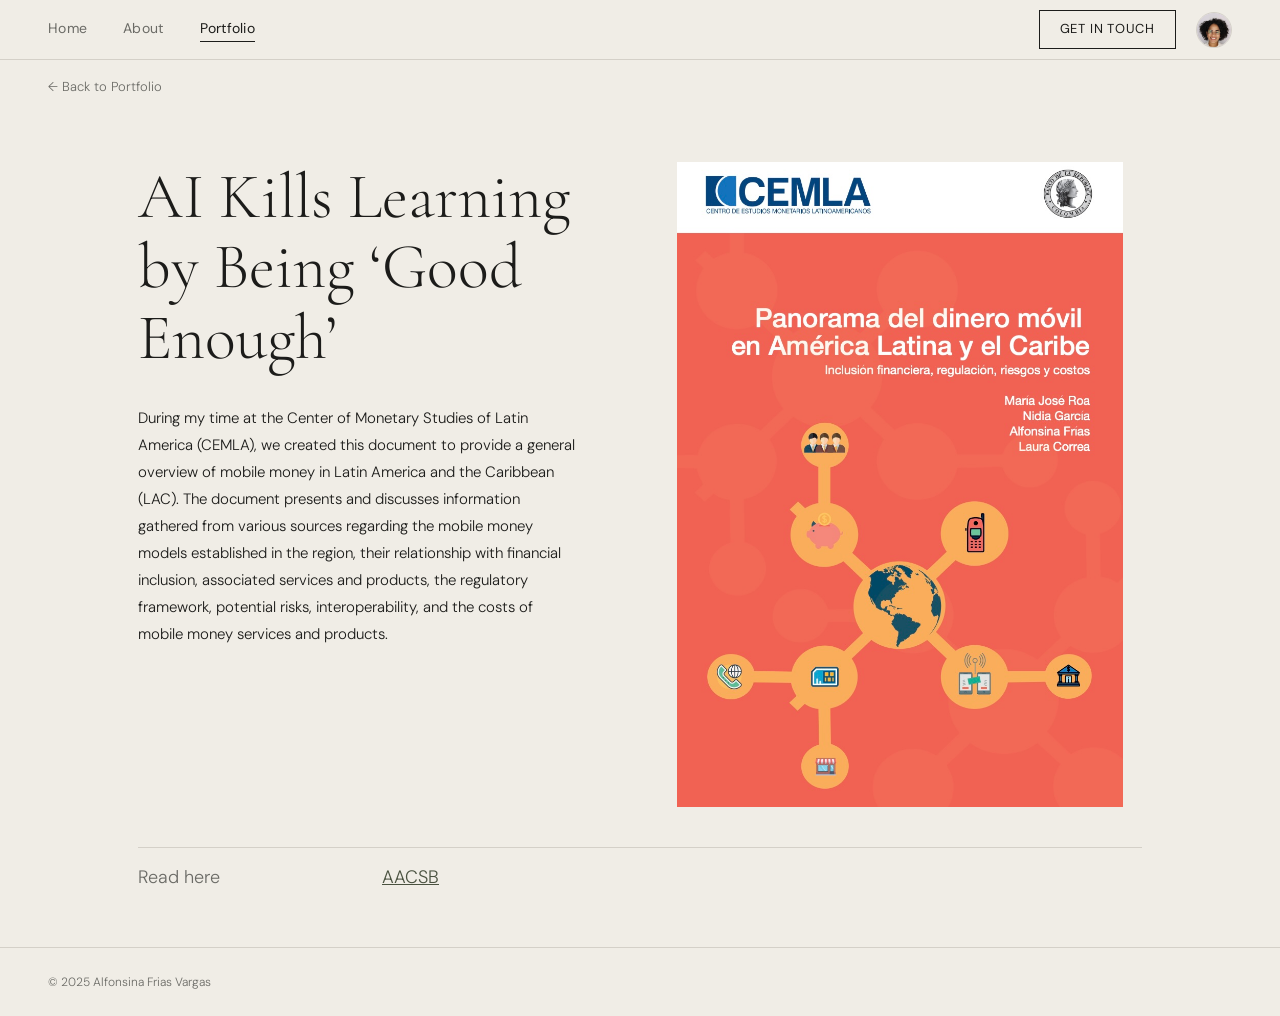
==== AACSB.html @ 35a62307 "Create AACSB.html" ====
<!DOCTYPE html>
<html lang="en">
<head>
  <meta charset="UTF-8">
  <meta name="viewport" content="width=device-width, initial-scale=1.0">
  <title>AI Kills Learning by Being ‘Good Enough’ — Ashish Bhatia, Alfonsina Frias Vargas</title>
  <link rel="stylesheet" href="style.css">
</head>
<body>
<nav>
  <div class="nav-links">
    <a href="index.html">Home</a>
    <a href="about.html">About</a>
    <a href="portfolio.html" class="active">Portfolio</a>
  </div>
  <div class="nav-right">
    <a href="index.html#contact" class="btn-outline">Get in Touch</a>
    <img src="images/Headshot1.jpg" alt="Alfonsina" class="avatar" onerror="this.style.display='none'">
  </div>
</nav>

<div class="breadcrumb">
  <a href="portfolio.html">← Back to Portfolio</a>
</div>

<main>
  <div class="project-detail">
    <div class="project-detail-hero">
      <div class="project-detail-text">
        <h1>AI Kills Learning by Being ‘Good Enough’</h1>
        <p>During my time at the Center of Monetary Studies of Latin America (CEMLA), we created this document to provide a general overview of mobile money in Latin America and the Caribbean (LAC). The document presents and discusses information gathered from various sources regarding the mobile money models established in the region, their relationship with financial inclusion, associated services and products, the regulatory framework, potential risks, interoperability, and the costs of mobile money services and products.</p>
      </div>
      <img src="images/CEMLA.jpg" alt="AACSB" class="project-detail-img" style="object-fit: contain; background: var(--cream);">
    </div>

    <div class="project-links">
      <div class="project-link-row">
        <span class="project-link-label">Read here</span>
        <a href="https://www.aacsb.edu/insights/articles/2026/08/ai-kills-learning-by-being-good-enough" target="_blank">AACSB</a>
      </div>
    </div>

  </div>
</main>

<footer>
  <span>© 2025 Alfonsina Frias Vargas</span>
</footer>
</body>
</html>
---- style.css ----
@import url('https://fonts.googleapis.com/css2?family=Cormorant+Garamond:ital,wght@0,300;0,400;0,500;1,300;1,400&family=DM+Sans:wght@300;400;500&display=swap');

*, *::before, *::after { box-sizing: border-box; margin: 0; padding: 0; }

:root {
  --cream: #f0ede6;
  --cream-dark: #e6e2d8;
  --sage: #8a9178;
  --sage-dark: #4a5240;
  --text: #1c1c1a;
  --text-muted: #6b6b66;
  --border: #d4d0c8;
  --white: #faf9f6;
  --font-display: 'Cormorant Garamond', Georgia, serif;
  --font-body: 'DM Sans', sans-serif;
}

html { scroll-behavior: smooth; }

body {
  background: var(--cream);
  color: var(--text);
  font-family: var(--font-body);
  font-weight: 300;
  font-size: 16px;
  line-height: 1.7;
  min-height: 100vh;
}

/* ── NAV ── */
nav {
  position: sticky;
  top: 0;
  z-index: 100;
  background: var(--cream);
  border-bottom: 1px solid var(--border);
  display: flex;
  align-items: center;
  justify-content: space-between;
  padding: 0 48px;
  height: 60px;
}

.nav-links { display: flex; gap: 36px; }
.nav-links a, nav a {
  font-family: var(--font-body);
  font-size: 14px;
  font-weight: 400;
  color: var(--text-muted);
  text-decoration: none;
  letter-spacing: 0.02em;
  transition: color 0.2s;
}
.nav-links a:hover, nav a:hover { color: var(--text); }
.nav-links a.active { color: var(--text); border-bottom: 1px solid var(--text); }

.nav-right { display: flex; align-items: center; gap: 20px; }

.btn-outline {
  border: 1px solid var(--text);
  padding: 7px 20px;
  font-size: 13px;
  font-family: var(--font-body);
  font-weight: 400;
  letter-spacing: 0.06em;
  text-transform: uppercase;
  color: var(--text);
  background: transparent;
  text-decoration: none;
  transition: background 0.2s, color 0.2s;
  cursor: pointer;
  display: inline-block;
}
.btn-outline:hover { background: var(--text); color: var(--cream); }

.btn-solid {
  background: var(--sage-dark);
  color: var(--cream);
  padding: 12px 28px;
  font-size: 12px;
  font-family: var(--font-body);
  font-weight: 400;
  letter-spacing: 0.1em;
  text-transform: uppercase;
  text-decoration: none;
  display: inline-block;
  transition: background 0.2s;
}
.btn-solid:hover { background: var(--sage); }

.avatar {
  width: 36px; height: 36px;
  border-radius: 50%;
  object-fit: cover;
  border: 1.5px solid var(--border);
}

/* ── BREADCRUMB ── */
.breadcrumb {
  padding: 16px 48px;
  font-size: 13px;
  color: var(--text-muted);
}
.breadcrumb a { color: var(--text-muted); text-decoration: none; }
.breadcrumb a:hover { color: var(--text); }

/* ── HERO (HOME) ── */
.hero {
  padding: 64px 48px 48px;
  max-width: 1100px;
  margin: 0 auto;
}
.hero h1 {
  font-family: var(--font-display);
  font-size: clamp(52px, 7vw, 90px);
  font-weight: 300;
  line-height: 1.05;
  letter-spacing: -0.01em;
  margin-bottom: 40px;
}

.hero-images {
  display: grid;
  grid-template-columns: 1fr 1.8fr 1fr;
  gap: 12px;
  margin-bottom: 40px;
  height: 480px;
}
.hero-images img, .hero-images .img-placeholder {
  width: 100%;
  height: 100%;
  object-fit: cover;
}

.hero-bottom {
  display: flex;
  align-items: flex-start;
  justify-content: space-between;
  gap: 40px;
}
.hero-tagline {
  max-width: 340px;
  font-size: 15px;
  color: var(--text-muted);
  line-height: 1.6;
}
.hero-ctas { display: flex; gap: 12px; flex-shrink: 0; align-items: center; }

/* ── SECTION TITLE ── */
.section-title {
  font-family: var(--font-display);
  font-size: clamp(28px, 4vw, 42px);
  font-weight: 300;
  text-align: center;
  margin-bottom: 12px;
  letter-spacing: -0.01em;
}
.section-subtitle {
  text-align: center;
  color: var(--text-muted);
  font-size: 14px;
  max-width: 520px;
  margin: 0 auto 48px;
  line-height: 1.7;
}

/* ── SELECTED WORK GRID ── */
.work-section { padding: 72px 48px; max-width: 1100px; margin: 0 auto; }

.work-grid {
  display: grid;
  grid-template-columns: 1fr 1fr;
  gap: 16px;
  margin-bottom: 40px;
}
.work-card {
  position: relative;
  overflow: hidden;
  aspect-ratio: 4/3;
  background: var(--cream-dark);
  cursor: pointer;
  text-decoration: none;
  display: block;
}
.work-card img {
  width: 100%; height: 100%;
  object-fit: cover;
  transition: transform 0.5s ease;
}
.work-card:hover img { transform: scale(1.04); }

.work-center { text-align: center; }

/* ── ARTICLES SECTION ── */
.articles-section {
  background: var(--sage);
  padding: 56px 48px;
}
.articles-section .section-title { color: var(--white); text-align: left; max-width: 1100px; margin: 0 auto; }

/* ── GET IN TOUCH ── */
.contact-section {
  padding: 80px 48px;
  max-width: 1100px;
  margin: 0 auto;
}
.contact-section h2 {
  font-family: var(--font-display);
  font-size: clamp(36px, 5vw, 60px);
  font-weight: 300;
  margin-bottom: 12px;
}
.contact-label {
  font-size: 11px;
  letter-spacing: 0.12em;
  text-transform: uppercase;
  color: var(--text-muted);
  margin-top: 24px;
  margin-bottom: 4px;
}
.contact-value a {
  color: var(--text);
  text-decoration: none;
  font-size: 15px;
}
.contact-value a:hover { text-decoration: underline; }
hr.contact-divider {
  border: none;
  border-top: 1px solid var(--border);
  margin: 8px 0;
}

/* ── ABOUT PAGE ── */
.about-hero {
  background: var(--cream-dark);
  padding: 80px 48px;
}
.about-inner {
  max-width: 1000px;
  margin: 0 auto;
  display: grid;
  grid-template-columns: 1fr 1.1fr;
  gap: 48px;
  align-items: start;
}
.about-inner img, .about-inner .img-placeholder {
  width: 100%; aspect-ratio: 3/4;
  object-fit: cover;
}
.about-text-box {
  background: var(--white);
  padding: 48px;
  border: 1px solid var(--border);
}
.about-text-box .line { width: 40px; height: 1px; background: var(--text-muted); margin-bottom: 32px; }
.about-text-box p { font-size: 15px; color: var(--text); margin-bottom: 20px; line-height: 1.8; }

.expertise-section {
  background: var(--sage-dark);
  padding: 80px 48px;
}
.expertise-section h2 {
  font-family: var(--font-display);
  font-size: clamp(32px, 4vw, 52px);
  font-weight: 300;
  color: var(--cream);
  text-align: center;
  margin-bottom: 56px;
}
.expertise-grid {
  display: grid;
  grid-template-columns: repeat(4, 1fr);
  gap: 16px;
  max-width: 1000px;
  margin: 0 auto;
}
.expertise-card {
  background: var(--sage);
  padding: 32px 24px;
  border-radius: 2px;
}
.expertise-card .icon {
  width: 36px; height: 36px;
  background: var(--sage-dark);
  border-radius: 4px;
  margin-bottom: 20px;
  display: flex; align-items: center; justify-content: center;
  font-size: 16px;
}
.expertise-card h3 {
  font-family: var(--font-body);
  font-size: 15px;
  font-weight: 500;
  color: var(--cream);
  margin-bottom: 10px;
  line-height: 1.3;
}
.expertise-card p {
  font-size: 13px;
  color: rgba(240,237,230,0.75);
  line-height: 1.7;
}

/* ── PORTFOLIO PAGE ── */
.portfolio-hero {
  padding: 64px 48px 48px;
  max-width: 1100px;
  margin: 0 auto;
}
.portfolio-hero h1 {
  font-family: var(--font-display);
  font-size: clamp(48px, 6vw, 80px);
  font-weight: 300;
  margin-bottom: 56px;
}

.collection {
  max-width: 1100px;
  margin: 0 auto;
  padding: 0 48px 72px;
}
.collection h2 {
  font-family: var(--font-display);
  font-size: clamp(32px, 4vw, 52px);
  font-weight: 300;
  margin-bottom: 36px;
}
.collection-grid {
  display: grid;
  grid-template-columns: repeat(3, 1fr);
  gap: 16px;
}
.project-card {
  text-decoration: none;
  color: var(--text);
  display: block;
}
.project-card-img {
  width: 100%;
  aspect-ratio: 3/4;
  object-fit: cover;
  background: var(--cream-dark);
  display: block;
  transition: opacity 0.3s;
}
.project-card:hover .project-card-img { opacity: 0.85; }
.project-card-footer {
  display: flex;
  justify-content: space-between;
  align-items: baseline;
  padding: 12px 0 4px;
  border-bottom: 1px solid var(--border);
  font-size: 14px;
}
.project-card-footer .num {
  color: var(--text-muted);
  font-size: 13px;
}

/* ── COLLECTION DETAIL PAGE ── */
.collection-detail {
  padding: 0 48px 80px;
  max-width: 1100px;
  margin: 0 auto;
}
.collection-detail h1 {
  font-family: var(--font-display);
  font-size: clamp(40px, 5vw, 68px);
  font-weight: 300;
  padding: 48px 0 40px;
  margin-bottom: 0;
}
.collection-items {
  display: grid;
  grid-template-columns: 1fr 1fr;
  gap: 16px;
}
.collection-item {
  display: block;
  text-decoration: none;
  color: var(--text);
}
.collection-item-img {
  width: 100%; aspect-ratio: 3/4;
  object-fit: cover;
  background: var(--cream-dark);
  display: block;
  transition: opacity 0.3s;
}
.collection-item:hover .collection-item-img { opacity: 0.85; }
.collection-item-footer {
  display: flex;
  justify-content: space-between;
  align-items: baseline;
  padding: 12px 0 4px;
  border-bottom: 1px solid var(--border);
  font-size: 14px;
}
.collection-item-footer .num { color: var(--text-muted); font-size: 13px; }

/* ── PROJECT DETAIL PAGE ── */
.project-detail {
  max-width: 1100px;
  margin: 0 auto;
}
.project-detail-hero {
  display: grid;
  grid-template-columns: 1fr 1.1fr;
  gap: 80px;
  align-items: start;
  padding: 0 48px 0 48px;
  padding-top: 48px;
}
.project-detail-text h1 {
  font-family: var(--font-display);
  font-size: clamp(40px, 5vw, 64px);
  font-weight: 300;
  line-height: 1.1;
  margin-bottom: 32px;
}
.project-detail-text p {
  font-size: 15px;
  line-height: 1.8;
  color: var(--text);
  margin-bottom: 16px;
}
.project-detail-img {
  width: 100%;
  aspect-ratio: 3/4;
  object-fit: cover;
  background: var(--cream-dark);
}

.project-links {
  padding: 40px 48px;
  max-width: 1100px;
  margin: 0 auto;
}
.project-link-row {
  display: grid;
  grid-template-columns: 220px 1fr;
  gap: 24px;
  align-items: start;
  padding: 14px 0;
  border-top: 1px solid var(--border);
  font-size: 18px;
}
.project-link-label { color: var(--text-muted); font-size: 18px; }
.project-link-row a { color: var(--sage-dark); word-break: break-all;font-size: 18px; }
.project-link-row a:hover { color: var(--text); }

.project-gallery {
  padding: 16px 48px 80px;
  max-width: 1100px;
  margin: 0 auto;
  display: grid;
  grid-template-columns: 1fr 1fr;
  gap: 16px;
}
.project-gallery img, .project-gallery .img-placeholder {
  width: 100%;
  aspect-ratio: 3/4;
  object-fit: cover;
  background: var(--cream-dark);
  display: block;
}
.project-gallery .caption {
  font-size: 12px;
  color: var(--text-muted);
  margin-top: 6px;
}

/* ── PLACEHOLDER IMAGES ── */
.img-placeholder {
  background: var(--cream-dark);
  display: flex;
  align-items: center;
  justify-content: center;
}
.img-placeholder svg { opacity: 0.35; }

/* ── FOOTER ── */
footer {
  border-top: 1px solid var(--border);
  padding: 24px 48px;
  font-size: 12px;
  color: var(--text-muted);
  display: flex;
  justify-content: space-between;
  align-items: center;
}

/* ── RESPONSIVE ── */
@media (max-width: 768px) {
  nav { padding: 0 20px; }
  .hero, .work-section, .contact-section, .collection, .collection-detail,
  .project-detail-hero, .project-links, .project-gallery, .portfolio-hero,
  .about-hero, .breadcrumb { padding-left: 20px; padding-right: 20px; }
  .hero-images { height: 260px; }
  .hero-bottom { flex-direction: column; }
  .about-inner, .project-detail-hero { grid-template-columns: 1fr; }
  .expertise-grid { grid-template-columns: 1fr 1fr; }
  .collection-grid, .collection-items, .work-grid, .project-gallery { grid-template-columns: 1fr; }
}
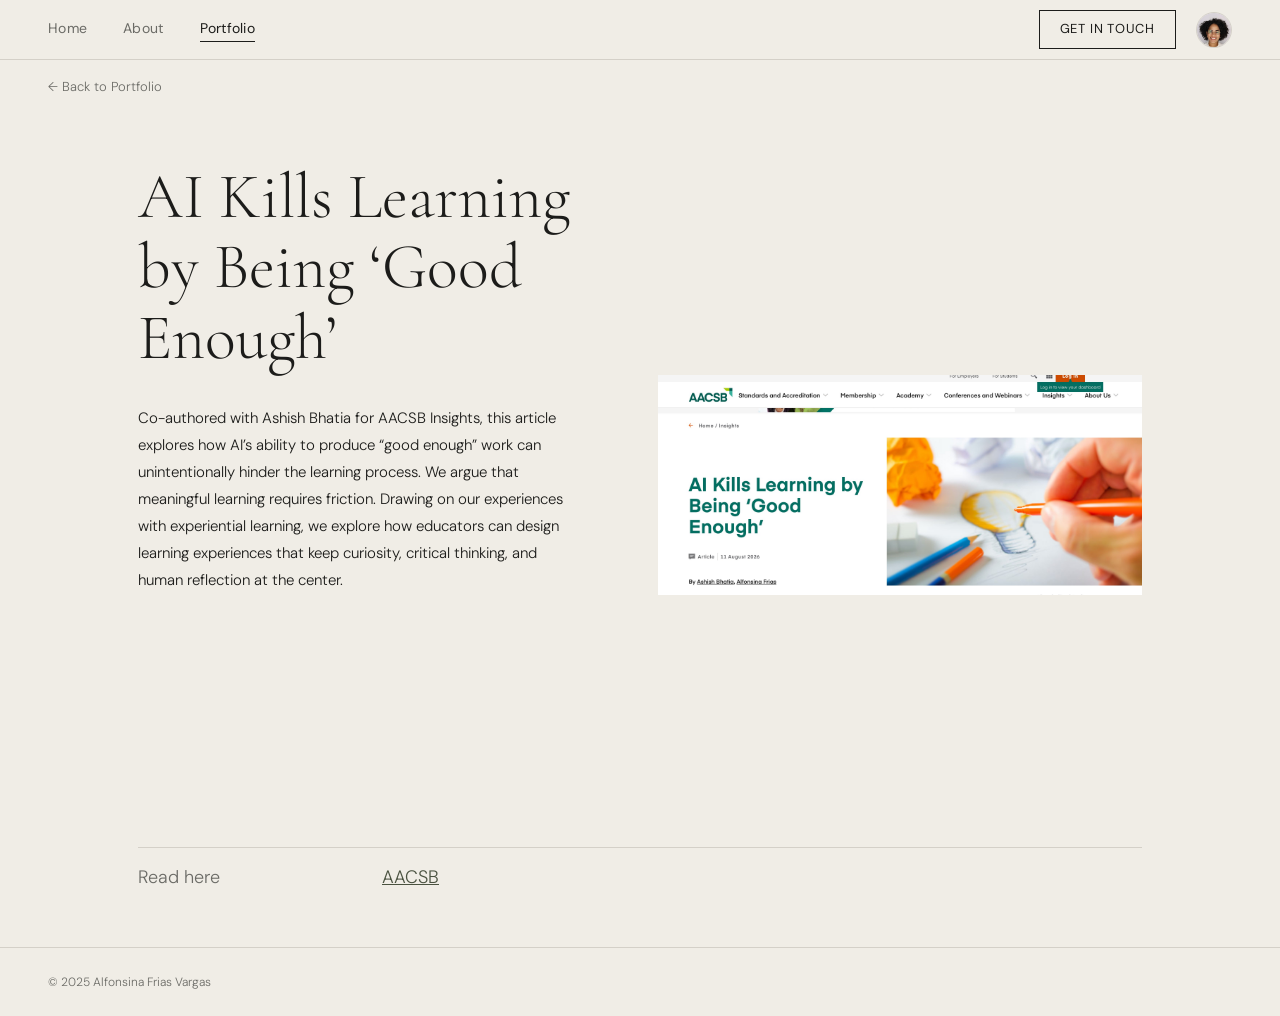
==== commit 8ac38e5a: "Update AACSB.html" ====
--- a/AACSB.html
+++ b/AACSB.html
@@ -28,9 +28,9 @@
     <div class="project-detail-hero">
       <div class="project-detail-text">
         <h1>AI Kills Learning by Being ‘Good Enough’</h1>
-        <p>During my time at the Center of Monetary Studies of Latin America (CEMLA), we created this document to provide a general overview of mobile money in Latin America and the Caribbean (LAC). The document presents and discusses information gathered from various sources regarding the mobile money models established in the region, their relationship with financial inclusion, associated services and products, the regulatory framework, potential risks, interoperability, and the costs of mobile money services and products.</p>
+        <p>Co-authored with Ashish Bhatia for AACSB Insights, this article explores how AI’s ability to produce “good enough” work can unintentionally hinder the learning process. We argue that meaningful learning requires friction. Drawing on our experiences with experiential learning, we explore how educators can design learning experiences that keep curiosity, critical thinking, and human reflection at the center.</p>
       </div>
-      <img src="images/CEMLA.jpg" alt="AACSB" class="project-detail-img" style="object-fit: contain; background: var(--cream);">
+      <img src="images/AACSB.jpg" alt="AACSB" class="project-detail-img" style="object-fit: contain; background: var(--cream);">
     </div>
 
     <div class="project-links">
